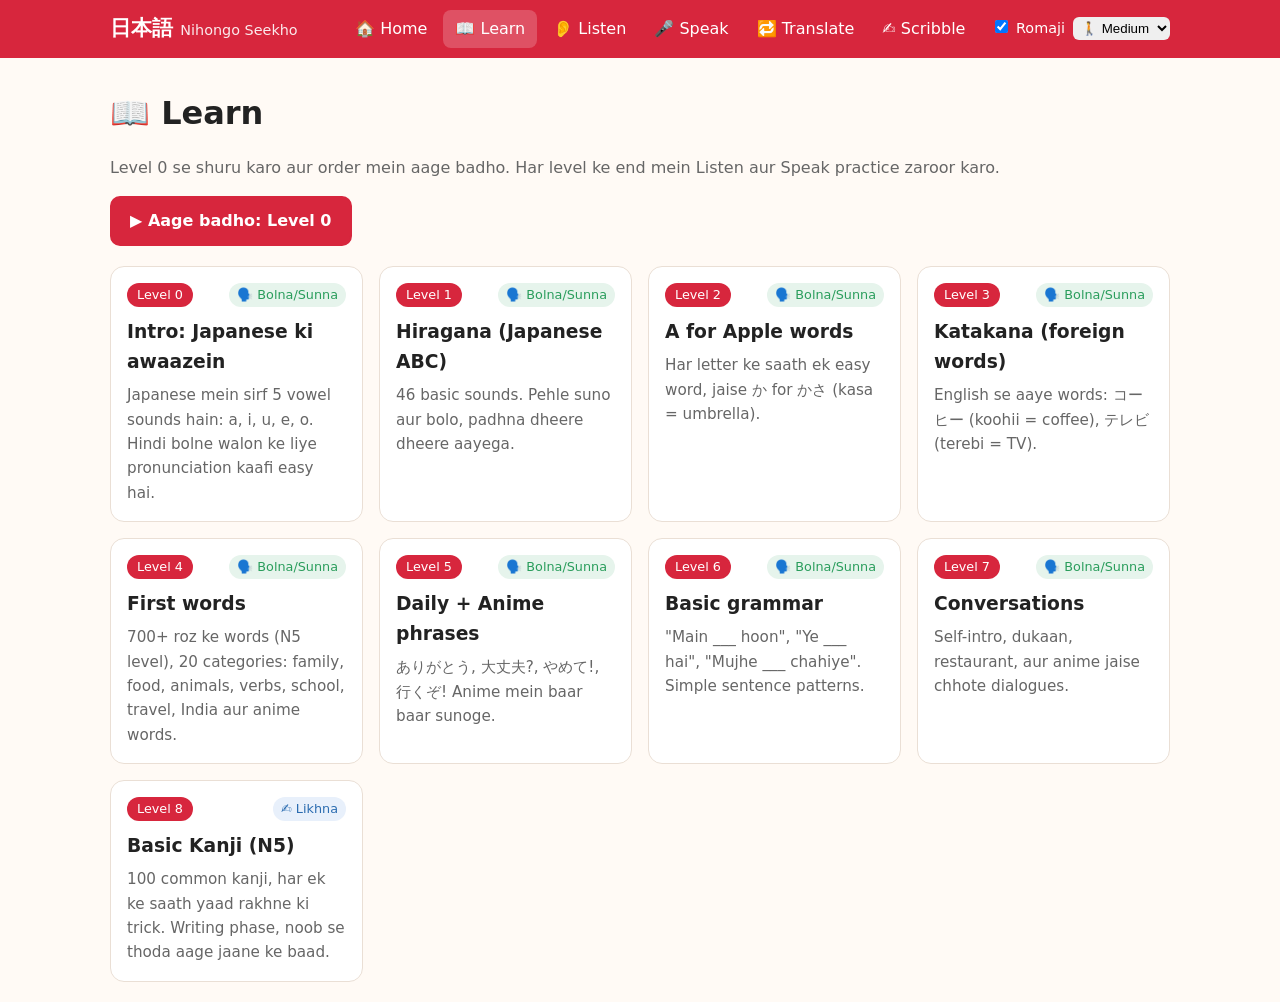
==== learn.html @ d4e98ee7 "added all the realted files part 1" ====
<!DOCTYPE html>
<html lang="hi">
<head>
  <meta charset="UTF-8">
  <meta name="viewport" content="width=device-width, initial-scale=1.0">
  <title>Learn - Nihongo Seekho</title>
  <link rel="stylesheet" href="css/style.css">
</head>
<body>
  <header id="site-nav"></header>
  <main class="container" id="learn-root"></main>

  <script src="js/data/syllabus.js"></script>
  <script src="js/data/kana.js"></script>
  <script src="js/data/words.js"></script>
  <script src="js/data/phrases.js"></script>
  <script src="js/data/grammar.js"></script>
  <script src="js/data/conversations.js"></script>
  <script src="js/data/kanji.js"></script>
  <script src="js/common.js"></script>
  <script src="js/content.js"></script>
  <script src="js/learn.js"></script>
</body>
</html>
---- css/style.css ----
/* Nihongo Seekho - common styles (desktop + mobile) */
:root {
  --red: #d7263d;
  --red-dark: #a51d2f;
  --bg: #fffaf5;
  --card: #ffffff;
  --text: #222;
  --muted: #666;
  --border: #eadfd5;
  --green: #2a9d5c;
  --blue: #2b6cb0;
  --radius: 14px;
}

* { box-sizing: border-box; }

body {
  margin: 0;
  font-family: system-ui, -apple-system, "Segoe UI", "Hiragino Sans", "Noto Sans JP", sans-serif;
  background: var(--bg);
  color: var(--text);
  line-height: 1.6;
}

.container { max-width: 1100px; margin: 0 auto; padding: 20px; }
.muted { color: var(--muted); }

/* ---------- Navbar ---------- */
#site-nav { background: var(--red); color: #fff; position: sticky; top: 0; z-index: 10; }
.nav-inner { max-width: 1100px; margin: 0 auto; padding: 10px 20px; display: flex; align-items: center; justify-content: space-between; flex-wrap: wrap; }
.brand { color: #fff; text-decoration: none; font-weight: 700; font-size: 1.3rem; }
.brand span { font-size: 0.9rem; font-weight: 400; opacity: 0.9; }
.nav-links { display: flex; gap: 4px; flex-wrap: wrap; }
.nav-links a { color: #fff; text-decoration: none; padding: 6px 12px; border-radius: 8px; }
.nav-links a:hover, .nav-links a.active { background: rgba(255,255,255,0.2); }
.nav-toggle { display: none; background: none; border: none; color: #fff; font-size: 1.6rem; cursor: pointer; }

/* ---------- Buttons ---------- */
.btn {
  display: inline-block; padding: 10px 18px; border-radius: 10px;
  border: 2px solid var(--red); background: #fff; color: var(--red);
  font-size: 1rem; font-weight: 600; cursor: pointer; text-decoration: none;
}
.btn:hover { background: #fff0f0; }
.btn.primary { background: var(--red); color: #fff; }
.btn.primary:hover { background: var(--red-dark); }

/* ---------- Home ---------- */
.hero { text-align: center; padding: 40px 10px 20px; }
.hero h1 { font-size: 2.6rem; margin: 0 0 10px; }
.hero h1 small { display: block; font-size: 1rem; color: var(--muted); font-weight: 400; }
.hero-actions { display: flex; gap: 12px; justify-content: center; flex-wrap: wrap; margin: 20px 0 10px; }
.how-to li { margin-bottom: 6px; }

/* ---------- Cards grid ---------- */
.grid { display: grid; grid-template-columns: repeat(auto-fill, minmax(240px, 1fr)); gap: 16px; }
.card {
  background: var(--card); border: 1px solid var(--border); border-radius: var(--radius);
  padding: 16px; text-decoration: none; color: inherit; transition: transform .15s, box-shadow .15s;
}
.card:hover { transform: translateY(-3px); box-shadow: 0 6px 18px rgba(0,0,0,0.08); }
.card.done { border-color: var(--green); }
.card.done .badge::after { content: " ✓"; }
.card h3 { margin: 10px 0 6px; }
.card p { margin: 0; color: var(--muted); font-size: 0.95rem; }
.card-top { display: flex; justify-content: space-between; align-items: center; }
.badge { background: var(--red); color: #fff; padding: 2px 10px; border-radius: 20px; font-size: 0.8rem; }
.tag { font-size: 0.8rem; padding: 2px 8px; border-radius: 20px; }
.tag.speak { background: #e6f4ec; color: var(--green); }
.tag.write { background: #e8f0fb; color: var(--blue); }

.footer { text-align: center; padding: 30px 10px; color: var(--muted); }

/* ---------- Mobile ---------- */
@media (max-width: 700px) {
  .nav-toggle { display: block; }
  .nav-links { display: none; width: 100%; flex-direction: column; padding-top: 8px; }
  .nav-links.open { display: flex; }
  .hero h1 { font-size: 2rem; }
}

/* ================= Common pieces (saare pages) ================= */
.hidden { display: none !important; }
.center { text-align: center; }
.small { font-size: 0.85rem; }
body.hide-romaji .romaji { display: none !important; }

.nav-settings { display: flex; align-items: center; gap: 8px; margin-left: 10px; font-size: 0.9rem; }
.nav-settings select { border-radius: 6px; border: none; padding: 3px 4px; }

.btn.small { padding: 6px 12px; font-size: 0.9rem; }
.btn:disabled { opacity: 0.5; cursor: not-allowed; }
.btn-row { display: flex; flex-wrap: wrap; gap: 8px; align-items: center; margin: 12px 0; }
.btn-row.center { justify-content: center; }

.level-head { margin: 10px 0 20px; }
.level-head h1 { margin: 6px 0; }
.back { color: var(--red); text-decoration: none; }
.panel { background: var(--card); border: 1px solid var(--border); border-radius: var(--radius); padding: 18px; margin-bottom: 20px; }
.form-row { display: flex; flex-wrap: wrap; gap: 16px; align-items: center; margin-bottom: 12px; }
.form-row select, .big-input { padding: 8px; border-radius: 8px; border: 1px solid var(--border); font-size: 1rem; }
.big-input { width: 100%; font-size: 1.2rem; padding: 12px; margin: 10px 0; }

.mode-bar, .tabs { display: flex; flex-wrap: wrap; gap: 8px; margin: 10px 0 16px; }
.chip { border: 1px solid var(--border); background: #fff; padding: 7px 14px; border-radius: 20px; cursor: pointer; font-size: 0.95rem; }
.chip:hover { border-color: var(--red); }
.chip.active { background: var(--red); color: #fff; border-color: var(--red); }

.tip-box { background: #fff7e6; border-left: 4px solid #f0a500; padding: 12px 16px; border-radius: 8px; margin: 12px 0 18px; }
.tip-box.warn { background: #fff0f0; border-color: var(--red); }

.grid.cards { grid-template-columns: repeat(auto-fill, minmax(220px, 1fr)); }
.grid.two { grid-template-columns: repeat(auto-fill, minmax(260px, 1fr)); }
.grid.three { grid-template-columns: repeat(auto-fill, minmax(220px, 1fr)); }

/* Word / phrase card */
.item-card { background: var(--card); border: 1px solid var(--border); border-radius: var(--radius); padding: 14px; display: flex; flex-direction: column; gap: 3px; }
.item-card .jp { font-size: 1.6rem; font-weight: 600; }
.item-card .kanji-form { color: var(--muted); font-size: 0.9rem; }
.item-card .romaji { color: var(--blue); font-style: italic; }
.item-card .en { font-weight: 600; }
.item-card .hi { color: #555; font-size: 0.92rem; }
.item-card .actions { display: flex; gap: 6px; margin-top: 8px; align-items: center; }
.say { border: 1px solid var(--border); background: #fff; border-radius: 8px; padding: 4px 10px; font-size: 1.1rem; cursor: pointer; }
.say:hover { background: #fff0f0; }
.type-tag { margin-left: auto; font-size: 0.75rem; background: #f3eee9; padding: 2px 8px; border-radius: 10px; color: var(--muted); }
.jp.big { font-size: 3rem; font-weight: 600; text-align: center; margin: 10px 0; }

/* Feedback / scores */
.feedback { padding: 10px 14px; border-radius: 10px; margin: 12px 0; font-weight: 600; text-align: center; }
.feedback.ok { background: #e6f4ec; color: var(--green); }
.feedback.mid { background: #fff7e6; color: #9a6a00; }
.feedback.bad { background: #fff0f0; color: var(--red-dark); }
.score-big { font-size: 2.4rem; font-weight: 700; margin: 6px 0; }
.score-bar, .progress { height: 10px; background: #f0e6dd; border-radius: 10px; overflow: hidden; margin: 8px 0; }
.score-bar div, .progress div { height: 100%; background: var(--green); transition: width .3s; }
.progress div { background: var(--red); }

/* ================= Learn ================= */
.lesson { background: var(--card); border: 1px solid var(--border); border-radius: var(--radius); padding: 16px 20px; margin-bottom: 18px; }
.lesson h2 { margin-top: 0; }
.vowel-row { display: flex; flex-wrap: wrap; gap: 10px; }
.vowel { display: flex; flex-direction: column; align-items: center; min-width: 110px; padding: 12px; border: 2px solid var(--border); border-radius: 12px; background: #fff; cursor: pointer; }
.vowel:hover { border-color: var(--red); }
.vowel .k { font-size: 2.4rem; }
.vowel small { color: var(--muted); text-align: center; }

.option { text-align: left; }
.option .num { display: inline-block; background: #f3eee9; border-radius: 6px; padding: 0 7px; margin-right: 6px; color: var(--muted); font-size: 0.85rem; }
.option.correct { background: #e6f4ec; border-color: var(--green); color: var(--green); }
.option.wrong { background: #fff0f0; border-color: var(--red-dark); color: var(--red-dark); }

.kana-detail { position: sticky; top: 56px; z-index: 5; background: #fffdfb; border: 2px solid var(--border); border-radius: var(--radius); padding: 12px 16px; margin-bottom: 14px; min-height: 60px; }
.kana-detail-inner { display: flex; gap: 18px; align-items: center; }
.kana-detail { position: sticky; }
.sheet-close { display: none; position: absolute; top: 6px; right: 10px; border: none; background: #f3eee9; border-radius: 50%; width: 32px; height: 32px; font-size: 1rem; cursor: pointer; }
.kana-detail-inner p { margin: 4px 0; }
.big-kana { font-size: 4.5rem; line-height: 1; min-width: 90px; text-align: center; color: var(--red); }
.romaji-big { font-size: 1.5rem; font-weight: 700; }

.table-wrap { overflow-x: auto; }
.kana-chart { border-collapse: separate; border-spacing: 6px; margin: 0 auto; }
.kana-chart td.empty { background: transparent; }
.kana-cell { display: flex; flex-direction: column; align-items: center; justify-content: center; width: 72px; height: 72px; border: 1px solid var(--border); border-radius: 12px; background: #fff; cursor: pointer; transition: transform .1s; }
.kana-cell:hover { border-color: var(--red); transform: scale(1.06); }
.kana-cell .k { font-size: 1.9rem; line-height: 1.1; }
.kana-cell .r { font-size: 0.8rem; color: var(--blue); }
.kana-cell.kanji { width: 84px; height: 84px; }
.kana-cell.kanji .r { color: var(--muted); font-size: 0.7rem; text-align: center; }
.row-play { width: 36px; height: 36px; }
.kana-combo, .kanji-grid { display: flex; flex-wrap: wrap; gap: 8px; }

.abc-line { color: var(--muted); }
.abc-letter { font-size: 1.8rem; color: var(--red); font-weight: 700; }

.flash-wrap { max-width: 460px; margin: 0 auto; }
.flash-progress { text-align: center; color: var(--muted); margin-bottom: 8px; }
.flashcard { background: #fff; border: 2px solid var(--border); border-radius: 18px; padding: 24px; text-align: center; cursor: pointer; min-height: 200px; }
.flashcard .item-card { border: none; padding: 0; text-align: left; }

details.grammar { background: var(--card); border: 1px solid var(--border); border-radius: var(--radius); padding: 12px 16px; margin-bottom: 12px; }
details.grammar summary { cursor: pointer; font-weight: 600; font-size: 1.05rem; }
details.grammar summary code { display: inline-block; margin-left: 6px; background: #f6f0ea; padding: 2px 8px; border-radius: 6px; font-weight: 400; font-size: 0.9rem; }
.explain { background: #f8f5ff; padding: 10px 14px; border-radius: 8px; }

.convo { background: var(--card); border: 1px solid var(--border); border-radius: var(--radius); padding: 16px; margin-bottom: 18px; }
.convo h3 { margin: 0 0 4px; }
.chat { display: flex; flex-direction: column; gap: 10px; margin-top: 10px; }
.bubble { max-width: 80%; padding: 10px 14px; border-radius: 14px; border: 1px solid var(--border); cursor: pointer; transition: box-shadow .2s; }
.bubble.left { align-self: flex-start; background: #fff; border-bottom-left-radius: 4px; }
.bubble.right { align-self: flex-end; background: #fff3f0; border-bottom-right-radius: 4px; }
.bubble.speaking { box-shadow: 0 0 0 3px var(--red); }
.bubble.my-turn { box-shadow: 0 0 0 3px var(--green); cursor: default; }
.bubble .who { font-size: 0.8rem; font-weight: 700; color: var(--red); }
.bubble .jp { font-size: 1.25rem; }
.bubble .kanji-form { color: var(--muted); font-size: 0.85rem; }
.bubble .romaji { color: var(--blue); font-style: italic; font-size: 0.9rem; }
.bubble .en { font-weight: 600; font-size: 0.95rem; }
.bubble .hi { color: #555; font-size: 0.88rem; }

.level-footer { margin-top: 30px; padding: 18px; background: #fff3f0; border-radius: var(--radius); }
.level-footer h2 { margin-top: 0; }

/* ================= Listen / quiz ================= */
.quiz-top { display: flex; justify-content: space-between; font-weight: 600; }
.listen-box { text-align: center; margin: 14px 0; }
.big-play { font-size: 3rem; width: 110px; height: 110px; border-radius: 50%; border: none; background: var(--red); color: #fff; cursor: pointer; box-shadow: 0 6px 16px rgba(215,38,61,0.3); }
.big-play:active { transform: scale(0.95); }
.big-play.pulse { animation: pulse 1s infinite; }
.options { display: grid; grid-template-columns: repeat(auto-fit, minmax(220px, 1fr)); gap: 10px; }
.prompt-en { font-size: 1.8rem; font-weight: 700; }
.jp-opt { font-size: 1.3rem; }

/* ================= Speak ================= */
.speak-target { max-width: 480px; margin: 0 auto; }
.speak-target .item-card .jp { font-size: 2.2rem; text-align: center; }
.hide-text .jp, .hide-text .kanji-form, .hide-text .romaji { filter: blur(9px); user-select: none; }
.mic.listening { background: var(--green); border-color: var(--green); animation: pulse 1s infinite; }
@keyframes pulse { 50% { transform: scale(1.06); } }
.shadow-status { text-align: center; font-size: 1.4rem; margin: 14px 0; }

/* ================= Scribble ================= */
.char-strip { display: flex; gap: 6px; overflow-x: auto; padding: 6px 2px 12px; }
.strip-cell { flex: 0 0 auto; width: 46px; height: 46px; font-size: 1.4rem; border: 1px solid var(--border); border-radius: 10px; background: #fff; cursor: pointer; }
.strip-cell.active { background: var(--red); color: #fff; border-color: var(--red); }
.strip-cell.done:not(.active) { border-color: var(--green); background: #e6f4ec; }
.scribble-layout { display: flex; flex-wrap: wrap; gap: 24px; align-items: flex-start; }
.scribble-box { position: relative; width: min(86vw, 340px); aspect-ratio: 1; border: 2px solid var(--red); border-radius: 12px; background: #fff; touch-action: none; }
.scribble-box canvas { position: absolute; inset: 0; width: 100%; height: 100%; }
#sc-draw { cursor: crosshair; touch-action: none; }
.scribble-side { flex: 1; min-width: 260px; }

/* ================= Mobile extra ================= */
@media (max-width: 700px) {
  .nav-settings { margin: 8px 0 0; }
  .kana-cell { width: 54px; height: 58px; }
  .kana-cell .k { font-size: 1.5rem; }
  .kana-chart { border-spacing: 4px; }
  .big-kana { font-size: 3.2rem; min-width: 60px; }
  .container { padding: 12px; }
  .panel, .lesson, .convo { padding: 12px; }
  .kana-detail.empty { position: static; }
  .kana-detail:not(.empty) {
    position: fixed; left: 0; right: 0; bottom: 0; top: auto; margin: 0; z-index: 30;
    max-height: 55vh; overflow-y: auto; border-radius: 18px 18px 0 0;
    box-shadow: 0 -8px 24px rgba(0,0,0,0.18); padding-top: 18px;
  }
  .sheet-close { display: block; }
  .kana-detail-inner { flex-direction: column; text-align: center; gap: 6px; }
  .kana-detail-inner .btn-row { justify-content: center; }
  /* iPhone pe 16px se chhote input pe zoom ho jaata hai */
  .nav-settings select, .form-row select, .big-input { font-size: 16px; }
  .form-row { flex-direction: column; align-items: stretch; gap: 10px; }
  .form-row select { width: 100%; }
  .level-head h1 { font-size: 1.5rem; }
  .btn-row .btn { flex: 1 1 auto; text-align: center; }
  .bubble { max-width: 92%; }
  .jp.big { font-size: 2.4rem; }
}
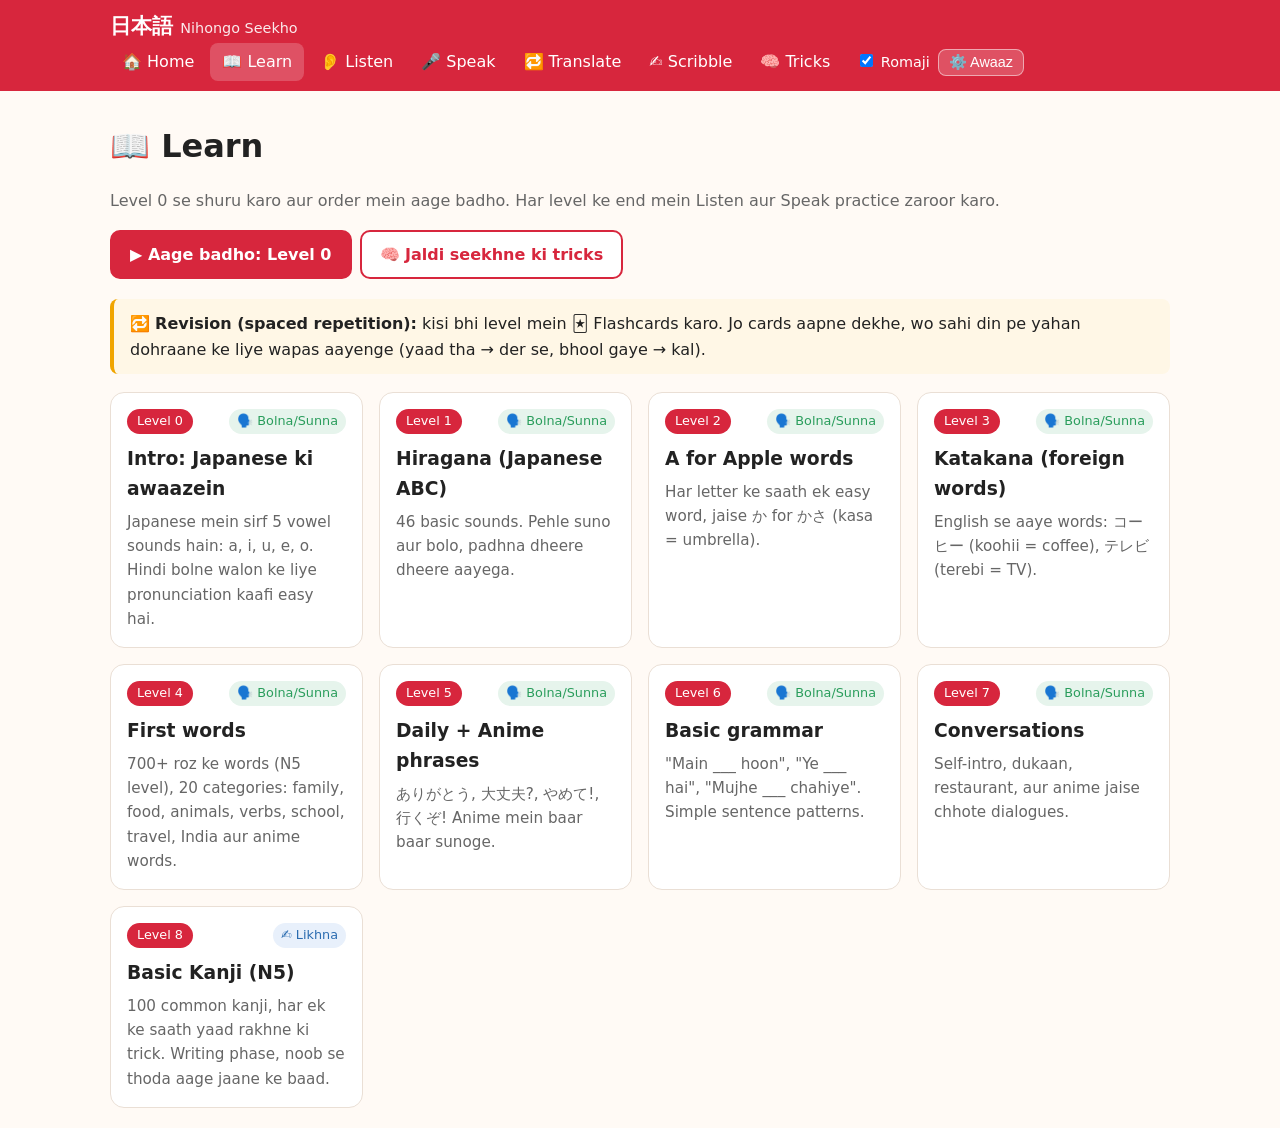
==== commit 6a84cd5b: "Add files via upload" ====
--- a/learn.html
+++ b/learn.html
@@ -17,8 +17,10 @@
   <script src="js/data/grammar.js"></script>
   <script src="js/data/conversations.js"></script>
   <script src="js/data/kanji.js"></script>
+  <script src="js/data/tricks.js"></script>
   <script src="js/common.js"></script>
   <script src="js/content.js"></script>
+  <script src="js/tricks-ui.js"></script>
   <script src="js/learn.js"></script>
 </body>
 </html>
--- a/css/style.css
+++ b/css/style.css
@@ -233,6 +233,7 @@
 /* ================= Mobile extra ================= */
 @media (max-width: 700px) {
   .nav-settings { margin: 8px 0 0; }
+  .voice-panel { left: 10px; right: 10px; width: auto; }
   .kana-cell { width: 54px; height: 58px; }
   .kana-cell .k { font-size: 1.5rem; }
   .kana-chart { border-spacing: 4px; }
@@ -257,3 +258,53 @@
   .bubble { max-width: 92%; }
   .jp.big { font-size: 2.4rem; }
 }
+
+/* ================= Tricks ================= */
+details.trick { background: #f7fbff; border: 1px solid #d6e6f7; border-radius: var(--radius); padding: 10px 14px; margin: 10px 0; }
+details.trick > summary { cursor: pointer; font-weight: 700; font-size: 1.05rem; color: var(--blue); }
+.trick-body { margin-top: 8px; }
+.trick-body h4 { margin: 14px 0 2px; }
+.src { font-size: 0.8rem; color: var(--muted); margin-top: 10px; }
+.src a { color: var(--blue); }
+.method-title { font-size: 1.02rem; margin-bottom: 4px; }
+.memo { background: #f3f0ff; border-radius: 8px; padding: 6px 10px; }
+.part-block { border-bottom: 1px dashed var(--border); padding: 8px 0 14px; }
+.part-head { font-size: 1.1rem; }
+.part { font-size: 1.3rem; font-weight: 700; color: var(--red); }
+.lookalike .jp { font-size: 1.8rem; text-align: center; }
+.pair-row { display: flex; flex-wrap: wrap; gap: 8px; }
+.pair { font-size: 1.4rem; padding: 6px 12px; border: 1px solid var(--border); border-radius: 10px; background: #fff; cursor: pointer; }
+table.simple { border-collapse: collapse; width: 100%; background: #fff; }
+table.simple th, table.simple td { border: 1px solid var(--border); padding: 6px 8px; text-align: left; vertical-align: top; font-size: 0.92rem; }
+table.simple th { background: #f6f0ea; }
+.jp-cell { font-size: 1.15rem; white-space: nowrap; }
+.big-cell { font-size: 1.6rem; text-align: center !important; }
+.routine { display: grid; grid-template-columns: repeat(auto-fit, minmax(200px, 1fr)); gap: 10px; }
+.routine-step { display: block; background: #fff; border: 1px solid var(--border); border-radius: 12px; padding: 10px 12px; color: inherit; text-decoration: none; }
+.routine-step:hover { border-color: var(--red); }
+.roadmap li { margin-bottom: 6px; }
+.trick-links { margin: 6px 0 0; padding-left: 18px; }
+.mini-quiz { background: #fff; border: 2px dashed var(--border); border-radius: var(--radius); padding: 12px; margin-top: 12px; }
+.mq-head { display: flex; justify-content: space-between; }
+.mq-q { text-align: center; margin: 8px 0; }
+.revision { border-color: var(--green); background: #f3fbf6; }
+
+/* ================= Voice settings panel ================= */
+.nav-voice-btn { background: rgba(255,255,255,0.2); color: #fff; border: 1px solid rgba(255,255,255,0.5); border-radius: 8px; padding: 4px 10px; cursor: pointer; font-size: 0.9rem; }
+.voice-panel { position: absolute; right: 16px; top: 100%; width: min(360px, calc(100vw - 24px)); background: #fff; color: var(--text);
+  border: 1px solid var(--border); border-radius: var(--radius); box-shadow: 0 10px 30px rgba(0,0,0,0.2); padding: 14px; z-index: 40; }
+.voice-panel label { display: flex; flex-direction: column; gap: 4px; margin: 10px 0 0; font-weight: 600; }
+.voice-panel select { padding: 8px; border-radius: 8px; border: 1px solid var(--border); font-size: 16px; }
+.vp-head { display: flex; justify-content: space-between; align-items: center; position: relative; }
+.vp-head .sheet-close { display: block; position: static; }
+
+/* ================= Sound builder (Level 0) ================= */
+.compare { width: 100%; border-collapse: collapse; margin: 8px 0; background: #fff; }
+.compare td, .compare th { border: 1px solid var(--border); padding: 6px; text-align: center; font-size: 1.5rem; }
+.compare th { font-size: 0.85rem; background: #f6f0ea; }
+.compare td.lbl { font-size: 0.85rem; text-align: left; }
+.builder-row { display: flex; flex-wrap: wrap; gap: 6px; margin: 6px 0; align-items: center; }
+.builder-row .chip { min-width: 44px; }
+.builder-out { display: flex; align-items: center; gap: 16px; justify-content: center; background: #fffdfb; border: 2px solid var(--border); border-radius: var(--radius); padding: 12px; margin-top: 8px; flex-wrap: wrap; }
+.builder-eq { font-size: 1.4rem; }
+.builder-out .big-kana { font-size: 4rem; }
